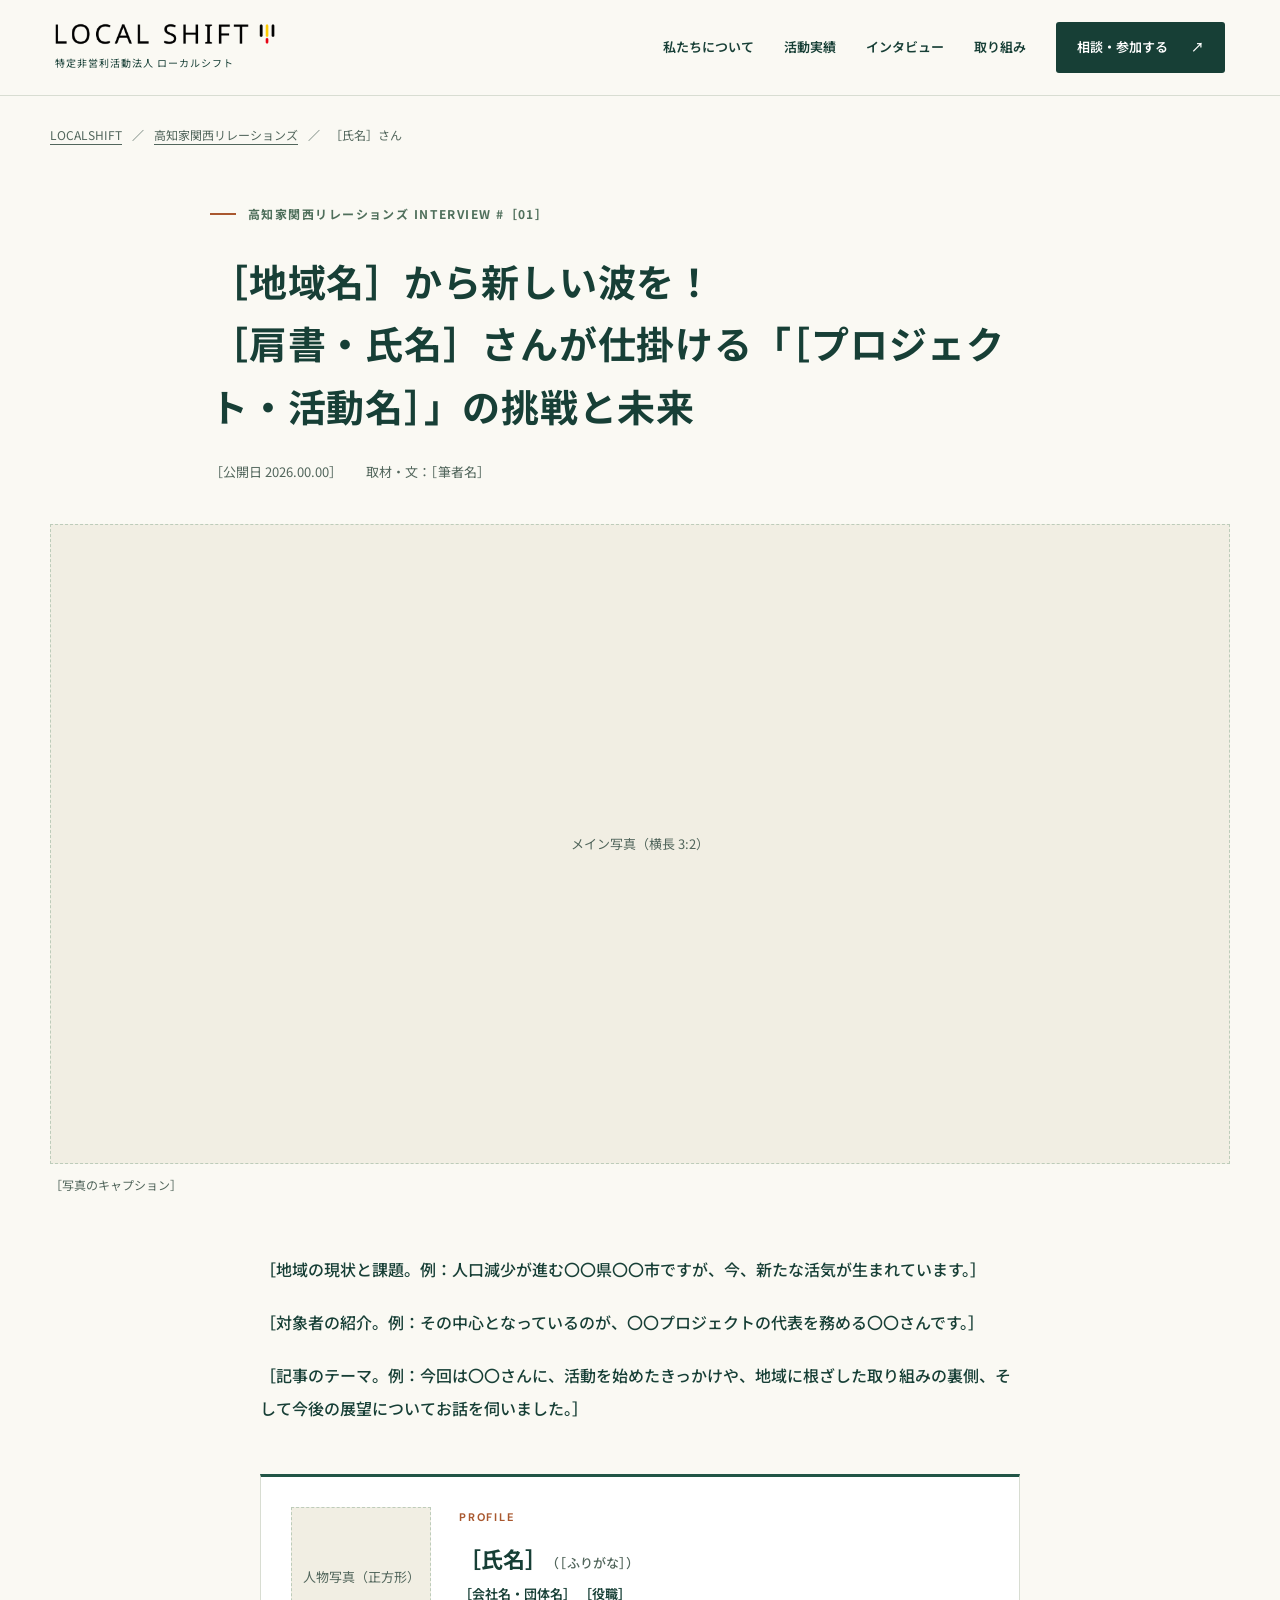
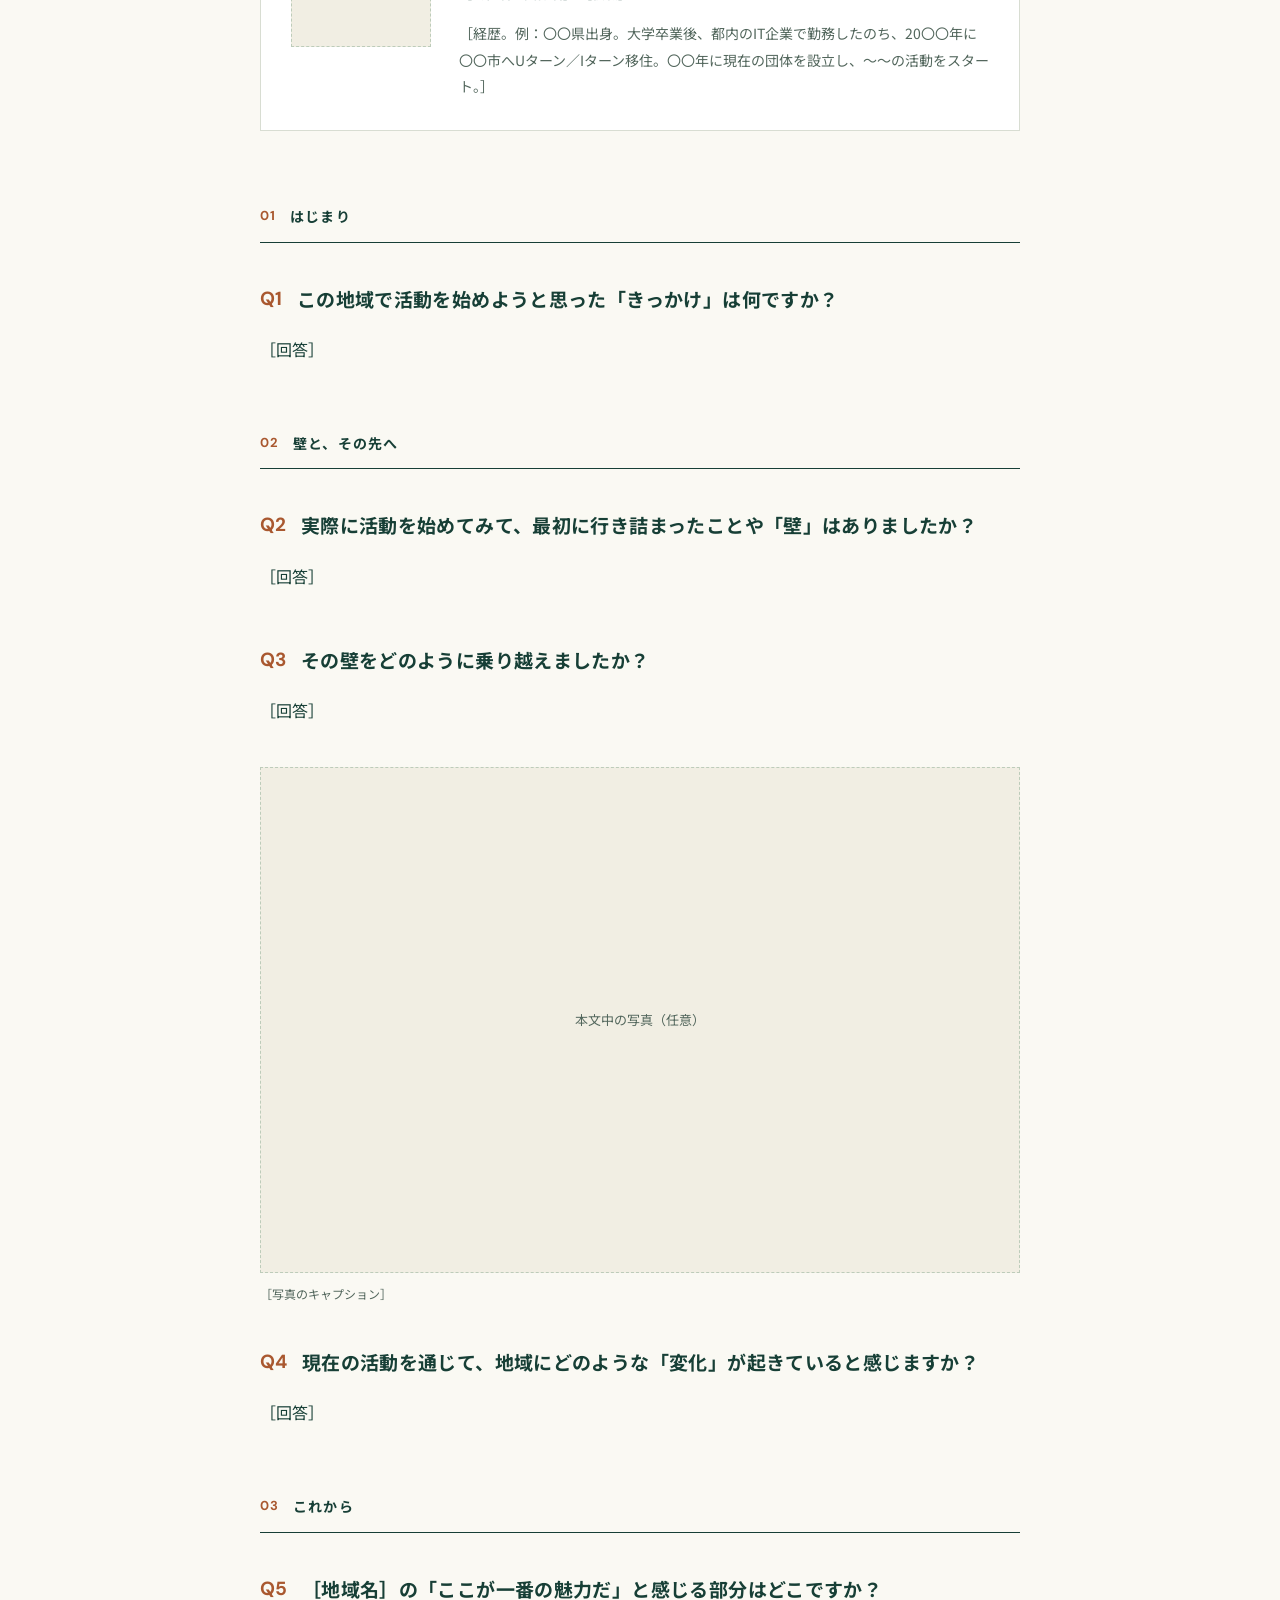
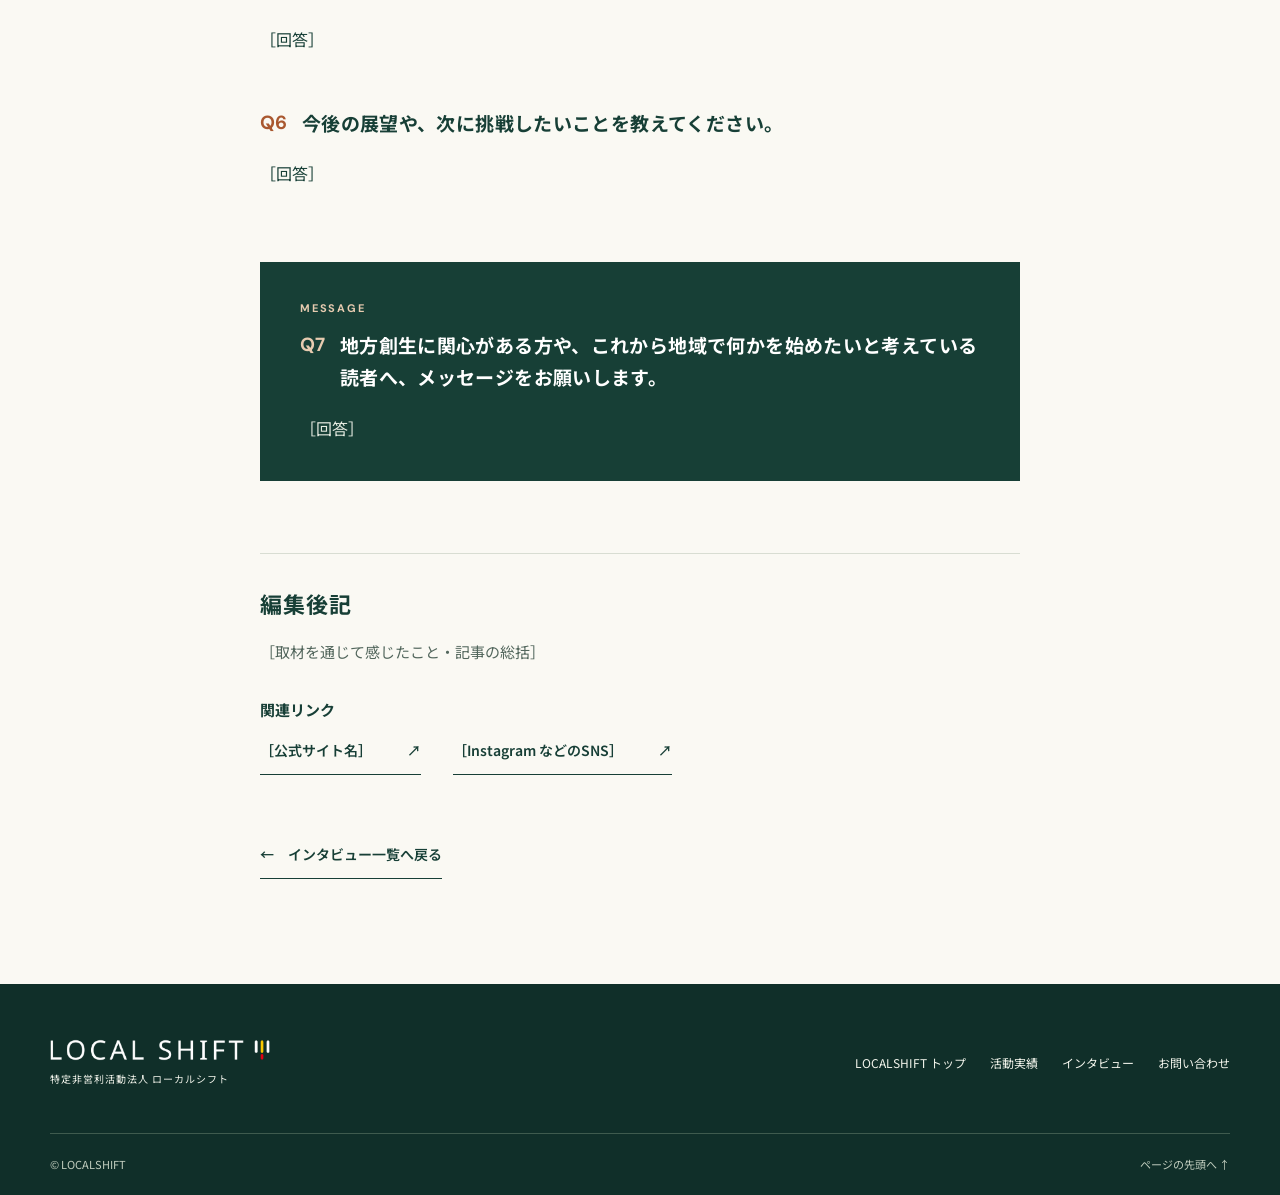
==== interview-template.html @ c5bba2fe "feat: 関西リレーションズにインタビュー記事の雛形を追加し、トップに取り組み紹介を追加 - interview-template.html: 構成（リード・プロフィール・Q1-Q7・編集後記）に沿" ====
<!doctype html>
<!--
  Interview article template (NOT published: excluded from scripts/build.mjs).
  Usage:
    1. Copy this file as interview-01.html (02, 03 ...).
    2. Replace every ［...］ placeholder. Guidance is written in HTML comments.
    3. Remove <meta name="robots" content="noindex">.
    4. Add the file and its photos to scripts/build.mjs, and add a card to the #interview section of kansai-relations.html.
-->
<html lang="ja">
<head>
  <meta charset="utf-8">
  <meta name="viewport" content="width=device-width, initial-scale=1">
  <meta name="robots" content="noindex">
  <meta name="description" content="［記事の要約。誰が・どこで・何をしているかを1〜2文で］">
  <meta name="theme-color" content="#173f36">
  <title>［氏名］さんインタビュー｜LOCALSHIFT</title>
  <link rel="icon" href="favicon.svg" type="image/svg+xml">
  <link rel="stylesheet" href="style.css">
  <script src="site.js" defer></script>
</head>
<body>
  <a class="skip-link" href="#main">本文へ移動</a>
  <header class="site-header">
    <a class="brand" href="index.html" aria-label="LOCALSHIFT トップへ"><img class="brand-logo" src="assets/logo.png" width="354" height="36" alt="LOCAL SHIFT"><span class="brand-sub">特定非営利活動法人 ローカルシフト</span></a>
    <nav class="desktop-nav" aria-label="メインナビゲーション"><a href="index.html#about">私たちについて</a><a href="kansai-relations.html#activity">活動実績</a><a href="kansai-relations.html#interview">インタビュー</a><a href="index.html#projects">取り組み</a><a href="kansai-relations.html#contact" class="nav-contact">相談・参加する <span aria-hidden="true">↗</span></a></nav>
    <details class="mobile-nav"><summary>メニュー <span aria-hidden="true">＋</span></summary><nav aria-label="モバイルナビゲーション"><a href="index.html">LOCALSHIFT トップ</a><a href="kansai-relations.html#activity">活動実績</a><a href="kansai-relations.html#interview">インタビュー</a><a href="index.html#projects">取り組み</a><a href="kansai-relations.html#contact">相談・参加する</a></nav></details>
  </header>
  <main id="main">
    <nav class="breadcrumb wrap" aria-label="パンくずリスト"><a href="index.html">LOCALSHIFT</a><span aria-hidden="true">／</span><a href="kansai-relations.html">高知家関西リレーションズ</a><span aria-hidden="true">／</span><span aria-current="page">［氏名］さん</span></nav>

    <article class="interview-article" id="top">
      <header class="interview-header wrap">
        <p class="eyebrow"><span class="small-line"></span> 高知家関西リレーションズ INTERVIEW #［01］</p>
        <!-- Title pattern: ［地域名］から新しい波を！［肩書・氏名］さんが仕掛ける「［プロジェクト・活動名］」の挑戦と未来 -->
        <h1>［地域名］から新しい波を！<br>［肩書・氏名］さんが仕掛ける「［プロジェクト・活動名］」の挑戦と未来</h1>
        <p class="interview-byline"><time datetime="2026-00-00">［公開日 2026.00.00］</time><span>取材・文：［筆者名］</span></p>
      </header>

      <!-- Main photo: landscape 3:2. Replace the div with <img src="assets/interviews/01/main.jpg" width="1500" height="1000" alt="［写真の説明］"> -->
      <figure class="interview-main-photo wrap"><div class="photo-placeholder">メイン写真（横長 3:2）</div><figcaption>［写真のキャプション］</figcaption></figure>

      <div class="interview-body wrap">
        <!-- 1. Lead: regional situation -> who -> theme of this article -->
        <div class="interview-lead">
          <p>［地域の現状と課題。例：人口減少が進む〇〇県〇〇市ですが、今、新たな活気が生まれています。］</p>
          <p>［対象者の紹介。例：その中心となっているのが、〇〇プロジェクトの代表を務める〇〇さんです。］</p>
          <p>［記事のテーマ。例：今回は〇〇さんに、活動を始めたきっかけや、地域に根ざした取り組みの裏側、そして今後の展望についてお話を伺いました。］</p>
        </div>

        <!-- 2. Profile -->
        <aside class="interview-profile" aria-labelledby="profile-title">
          <!-- Portrait: square. Replace the div with <img src="assets/interviews/01/portrait.jpg" width="600" height="600" alt="［氏名］さん"> -->
          <div class="profile-photo"><div class="photo-placeholder">人物写真（正方形）</div></div>
          <div>
            <p class="profile-label" id="profile-title">PROFILE</p>
            <p class="profile-name">［氏名］<span>（［ふりがな］）</span></p>
            <p class="profile-role">［会社名・団体名］ ［役職］</p>
            <p>［経歴。例：〇〇県出身。大学卒業後、都内のIT企業で勤務したのち、20〇〇年に〇〇市へUターン／Iターン移住。〇〇年に現在の団体を設立し、〜〜の活動をスタート。］</p>
          </div>
        </aside>

        <!-- 3. Q&A: past (Q1) -> present (Q2-Q4) -> future (Q5-Q6) -->
        <section class="interview-qa" aria-label="インタビュー本編">
          <p class="qa-chapter"><span>01</span>はじまり</p>
          <!-- Q1 points: reason for moving, feelings for hometown, formative experience, local issue to solve -->
          <div class="qa-item"><h2><span class="qa-q">Q1</span>この地域で活動を始めようと思った「きっかけ」は何ですか？</h2><p>［回答］</p></div>

          <p class="qa-chapter"><span>02</span>壁と、その先へ</p>
          <!-- Q2 points: funding, lack of people, treated as an outsider, value gaps with residents -->
          <div class="qa-item"><h2><span class="qa-q">Q2</span>実際に活動を始めてみて、最初に行き詰まったことや「壁」はありましたか？</h2><p>［回答］</p></div>
          <!-- Q3 points: turning point, key person, hands-on efforts to involve locals -->
          <div class="qa-item"><h2><span class="qa-q">Q3</span>その壁をどのように乗り越えましたか？</h2><p>［回答］</p></div>

          <!-- Optional photo inside the body. Delete if unused. -->
          <figure class="interview-photo"><div class="photo-placeholder">本文中の写真（任意）</div><figcaption>［写真のキャプション］</figcaption></figure>

          <!-- Q4 points: numbers (sales, new residents) and qualitative change in mindset / atmosphere -->
          <div class="qa-item"><h2><span class="qa-q">Q4</span>現在の活動を通じて、地域にどのような「変化」が起きていると感じますか？</h2><p>［回答］</p></div>

          <p class="qa-chapter"><span>03</span>これから</p>
          <!-- Q5 points: outsider view, rediscovered potential, nature, people -->
          <div class="qa-item"><h2><span class="qa-q">Q5</span>［地域名］の「ここが一番の魅力だ」と感じる部分はどこですか？</h2><p>［回答］</p></div>
          <!-- Q6 points: 3-5 year vision, expansion plans, what the region should become -->
          <div class="qa-item"><h2><span class="qa-q">Q6</span>今後の展望や、次に挑戦したいことを教えてください。</h2><p>［回答］</p></div>
        </section>

        <!-- 4. Message to readers (Q7) -->
        <section class="interview-message" aria-labelledby="message-title">
          <p class="profile-label">MESSAGE</p>
          <h2 id="message-title"><span class="qa-q">Q7</span>地方創生に関心がある方や、これから地域で何かを始めたいと考えている読者へ、メッセージをお願いします。</h2>
          <!-- Points: a push forward, advice for taking action, "come visit 〇〇 first" -->
          <p>［回答］</p>
        </section>

        <!-- 5. Editor's note + related links -->
        <section class="interview-afterword" aria-labelledby="afterword-title">
          <h2 id="afterword-title">編集後記</h2>
          <p>［取材を通じて感じたこと・記事の総括］</p>
          <h3>関連リンク</h3>
          <ul class="interview-links">
            <li><a class="text-link" href="https://example.com/" target="_blank" rel="noopener noreferrer">［公式サイト名］ <span aria-hidden="true">↗</span><span class="sr-only">（新しいタブで開きます）</span></a></li>
            <li><a class="text-link" href="https://example.com/" target="_blank" rel="noopener noreferrer">［Instagram などのSNS］ <span aria-hidden="true">↗</span><span class="sr-only">（新しいタブで開きます）</span></a></li>
          </ul>
        </section>

        <a class="text-link interview-back" href="kansai-relations.html#interview"><span aria-hidden="true">←</span> インタビュー一覧へ戻る</a>
      </div>
    </article>
  </main>

  <footer class="footer"><div class="wrap footer-main"><a class="brand" href="index.html"><img class="brand-logo" src="assets/logo-white.png" width="354" height="36" alt="LOCAL SHIFT"><span class="brand-sub">特定非営利活動法人 ローカルシフト</span></a><nav class="footer-links" aria-label="フッターナビゲーション"><a href="index.html">LOCALSHIFT トップ</a><a href="kansai-relations.html#activity">活動実績</a><a href="kansai-relations.html#interview">インタビュー</a><a href="kansai-relations.html#contact">お問い合わせ</a></nav></div><div class="wrap footer-bottom"><span>© LOCALSHIFT</span><a href="#top">ページの先頭へ ↑</a></div></footer>
</body>
</html>
---- style.css ----
@import url('https://fonts.googleapis.com/css2?family=DM+Sans:wght@500;600;700;800&family=Noto+Sans+JP:wght@400;500;600;700;800&display=swap');

:root { --ink: #173f36; --green: #215546; --muted: #52665c; --paper: #faf9f3; --sand: #f1eee3; --orange: #a9582f; --line: #d8ddd2; }
* { box-sizing: border-box; }
html { scroll-behavior: smooth; scroll-padding-top: 100px; }
body { margin: 0; color: var(--ink); background: var(--paper); font-family: 'Noto Sans JP', sans-serif; font-size: 16px; line-height: 1.9; -webkit-font-smoothing: antialiased; }
a { color: inherit; text-decoration: none; }
a:focus-visible, summary:focus-visible { outline: 3px solid var(--orange); outline-offset: 5px; }
img { display: block; max-width: 100%; height: auto; }
p { margin: 0 0 1.2em; }
h1, h2, h3 { margin: 0; line-height: 1.55; font-weight: 700; }
h2 { font-size: clamp(30px, 3.2vw, 43px); letter-spacing: .04em; }
.wrap { width: min(1180px, calc(100% - 96px)); margin-inline: auto; }
.section { padding-block: 105px; }
.eyebrow { display: flex; align-items: center; gap: 12px; font-size: 12px; font-weight: 700; letter-spacing: .12em; color: #4f6f5b; margin: 0 0 24px; }
.small-line { width: 26px; height: 2px; background: var(--orange); }
.sr-only { position: absolute; width: 1px; height: 1px; padding: 0; margin: -1px; overflow: hidden; clip: rect(0,0,0,0); white-space: nowrap; border: 0; }
.skip-link { position: fixed; top: -100px; left: 16px; z-index: 20; padding: 12px 24px; background: white; }
.skip-link:focus { top: 8px; }
.site-header { height: 96px; padding-inline: 4.3%; display: flex; justify-content: space-between; align-items: center; border-bottom: 1px solid var(--line); background: var(--paper); position: sticky; top: 0; z-index: 10; }
.brand { display: inline-flex; flex-direction: column; }
.brand-name { font-family: 'DM Sans', sans-serif; font-size: 29px; font-weight: 800; line-height: 1.05; letter-spacing: -.04em; }
.brand-dot { color: var(--orange); }
.brand-logo { width: 220px; height: auto; }
.brand-sub { font-size: 10px; letter-spacing: .1em; margin-top: 8px; }
.desktop-nav { display: flex; align-items: center; gap: 30px; font-size: 13px; font-weight: 600; }
.desktop-nav a:not(.nav-contact):hover, .footer-links a:hover { text-decoration: underline; text-underline-offset: 6px; }
.nav-contact { background: var(--ink); color: white; padding: 13px 21px; border-radius: 3px; }
.nav-contact span { margin-left: 20px; }
.mobile-nav { display: none; }
.hero { display: grid; grid-template-columns: 1fr 1.08fr; min-height: 660px; }
.hero-copy { padding: 90px 20px 65px max(48px, calc((100vw - 1180px) / 2)); position: relative; align-self: center; }
.hero h1 { font-size: clamp(32px, 3.55vw, 53px); line-height: 1.7; letter-spacing: .015em; white-space: nowrap; margin-bottom: 24px; }
.underline { background: linear-gradient(transparent 75%, #e7cbb0 75%, #e7cbb0 88%, transparent 88%); }
.hero-description { color: var(--muted); font-size: 15px; line-height: 2.1; margin-bottom: 31px; }
.hero-actions { display: flex; align-items: center; gap: 24px; flex-wrap: wrap; }
.button { display: inline-flex; align-items: center; justify-content: space-between; gap: 25px; border: 1px solid transparent; padding: 16px 22px; font-size: 14px; line-height: 1.6; font-weight: 600; border-radius: 3px; transition: background .2s, transform .2s; }
.button:hover { transform: translateY(-2px); }
.button span { font-size: 18px; }
.button-green { color: white; background: var(--ink); }
.button-green:hover { background: #306450; }
.button-outline { color: var(--ink); border-color: var(--ink); background: transparent; }
.button-outline:hover { background: #e8ecdf; }
.quiet-link { font-size: 14px; padding-block: 12px; font-weight: 600; }
.quiet-link span { margin-left: 9px; color: var(--orange); }
.hero-note { margin: 44px 0 0; font-size: 11px; letter-spacing: .12em; color: #6f7d70; }
.hero-visual { position: relative; min-width: 0; margin: 25px 25px 25px 0; border-radius: 3px 3px 3px 65px; overflow: hidden; }
.hero-photo { width: 100%; height: 100%; position: absolute; inset: 0; object-fit: cover; object-position: 52% center; }
.hero-photo-shade { position: absolute; inset: 0; background: linear-gradient(transparent 45%, #102b25e0); }
.photo-corner { position: absolute; right: 24px; top: 22px; font-family: 'DM Sans', sans-serif; letter-spacing: .16em; font-size: 11px; color: #fff; background: #173f36; padding: 7px 12px; }
.hero-caption { position: absolute; bottom: 35px; left: 35px; color: white; display: flex; flex-direction: column; }
.caption-label { font-size: 21px; font-weight: 600; margin-bottom: 12px; }
.hero-caption>span:last-child { display: flex; align-items: center; gap: 12px; font-size: 14px; }
.hero-caption small { font-size: 11px; }
.hero-stamp { position: absolute; right: 22px; bottom: 25px; width: 104px; height: 104px; border-radius: 50%; background: #ecd5b0; color: var(--ink); transform: rotate(9deg); display: flex; flex-direction: column; align-items: center; justify-content: center; font-size: 20px; font-weight: 700; line-height: 1.45; }
.hero-stamp span { font-size: 8px; letter-spacing: .09em; margin-top: 5px; }
.latest-news { display: flex; align-items: center; gap: 22px; padding-block: 24px; border-bottom: 1px solid var(--line); font-size: 13px; }
.latest-news:hover .news-text { text-decoration: underline; text-underline-offset: 4px; }
.news-label { color: var(--orange); font-size: 12px; font-weight: 700; white-space: nowrap; }
.latest-news time { font-family: 'DM Sans',sans-serif; font-size: 12px; }
.news-text { flex: 1; }
.news-arrow { font-size: 22px; }
.about { display: grid; grid-template-columns: .85fr 1fr; gap: 12%; align-items: center; }
.about-photo { position: relative; }
.scenery-label { font-size: 13px; font-weight: 600; letter-spacing: .04em; margin-bottom: 18px; }
.kochi-scenery figure { margin: 0; }
.kochi-scenery img { width: 100%; height: auto; aspect-ratio: 4/3; object-fit: contain; border-radius: 2px; background: var(--sand); }
.kochi-scenery .scenery-secondary { margin-top: 24px; }
.kochi-scenery figcaption { display: flex; justify-content: space-between; align-items: center; gap: 10px; margin-top: 7px; font-size: 12px; color: var(--muted); }
.kochi-scenery figcaption small { font-size: 10px; }
.photo-credits { margin-top: 20px; color: var(--muted); font-size: 11px; }
.photo-credits summary { cursor: pointer; padding-block: 8px; }
.photo-credits p { margin: 8px 0; overflow-wrap: anywhere; }
.photo-credits a { text-decoration: underline; text-underline-offset: 3px; }
.about-copy h2 { margin-bottom: 28px; }
.about-copy>p:not(.eyebrow) { font-size: 15px; color: var(--muted); }
.about-copy .lead { color: var(--ink)!important; font-weight: 600; font-size: 17px!important; line-height: 1.95; }
.text-link { display: inline-flex; align-items: center; justify-content: space-between; gap: 35px; border-bottom: 1px solid var(--ink); padding-block: 10px; font-size: 14px; font-weight: 600; }
.text-link:hover { color: var(--orange); border-color: var(--orange); }
.section-heading { display: flex; align-items: end; justify-content: space-between; gap: 30px; margin-bottom: 45px; }
.section-heading>p { color: var(--muted); font-size: 14px; margin-bottom: 5px; }
.activity { background: var(--sand); }
.event-schedule { display: grid; grid-template-columns: minmax(0, .8fr) 1fr; margin-bottom: 40px; background: var(--paper); border-top: 3px solid var(--green); }
.schedule-photo { position: relative; min-height: 360px; }
.schedule-photo img { width: 100%; height: 100%; position: absolute; inset: 0; object-fit: cover; object-position: center 40%; }
.schedule-body { padding: 36px 40px; }
.event-schedule h3 { font-size: 22px; margin-bottom: 20px; }
.schedule-map { margin: 4px 0 20px; }
.schedule-list { margin: 0; font-size: 14px; }
.schedule-list>div { display: grid; grid-template-columns: 56px 1fr; gap: 16px; padding-block: 14px; border-top: 1px solid var(--line); }
.schedule-list dt { color: var(--orange); font-weight: 600; }
.schedule-list dd { display: flex; flex-wrap: wrap; gap: 4px 24px; margin: 0; }
.schedule-hours { white-space: nowrap; color: var(--muted); }
.schedule-list .is-past dt, .schedule-list .is-past time { color: var(--muted); text-decoration: line-through; }
.schedule-status { font-size: 12px; color: var(--muted); border: 1px solid var(--line); padding: 0 8px; }
.event { display: grid; grid-template-columns: 1.12fr 1fr; background: var(--paper); }
.event-main-photo { position: relative; min-height: 480px; }
.event-main-photo img { width: 100%; height: 100%; position: absolute; inset: 0; object-fit: cover; }
.event-photo-label { position: absolute; bottom: 20px; left: 24px; color: white; background: var(--ink); padding: 7px 12px; font-family: 'DM Sans',sans-serif; font-size: 12px; font-weight: 600; letter-spacing: .14em; }
.event-copy { padding: 40px; }
.event-meta { display: flex; align-items: center; gap: 18px; font-size: 12px; margin-bottom: 25px; }
.event-meta>span { color: var(--orange); font-weight: 600; }
.event-meta time { color: var(--muted); }
.event-kicker { font-size: 14px; margin-bottom: 3px; font-weight: 600; }
.event h3 { font-size: 36px; margin-bottom: 20px; }
.event-copy>p:not(.event-kicker) { font-size: 14px; color: var(--muted); }
.event-details { font-size: 13px; margin: 24px 0 20px; border-top: 1px solid var(--line); padding-top: 15px; }
.event-details div { display: flex; gap: 18px; padding-block: 3px; }
.event-details dt { color: var(--muted); min-width: 40px; }
.event-details dd { margin: 0; }
.event-intro { margin-bottom: 40px; }
.event-intro + .event-schedule { margin-bottom: 0; }
.event-links { display: flex; flex-wrap: wrap; gap: 8px 32px; }
.photo-gallery { display: grid; grid-template-columns: repeat(3,1fr); gap: 20px; margin-top: 26px; }
.photo-gallery figure { margin: 0; }
.photo-gallery a { display: block; overflow: hidden; }
.photo-gallery img { width: 100%; aspect-ratio: 4/3; object-fit: cover; transition: transform .3s; }
.photo-gallery a:hover img { transform: scale(1.035); }
.photo-gallery figcaption { font-size: 12px; margin-top: 10px; color: var(--muted); }
.relations { display: grid; grid-template-columns: 1fr 1fr; gap: 10%; align-items: center; }
.relations-copy h2 { font-size: clamp(28px,3vw,40px); margin-bottom: 25px; }
.relations-copy p:not(.eyebrow) { color: var(--muted); font-size: 15px; }
.relations-copy .lead { font-weight: 600; color: var(--ink)!important; }
.relations-activities { list-style: none; margin: 0 0 28px; padding: 0; border-top: 1px solid var(--line); }
.relations-activities li { display: flex; gap: 18px; padding-block: 12px; border-bottom: 1px solid var(--line); font-size: 15px; font-weight: 600; }
.relations-activities span { min-width: 88px; color: var(--orange); font-size: 12px; padding-top: 3px; }
.relations-identity { border: 1px solid var(--line); background: white; padding: 45px 30px 30px; text-align: center; }
.identity-tag { font-family: 'DM Sans',sans-serif; font-size: 11px; letter-spacing: .16em; color: #667a67; }
.relations-identity img { margin: 34px auto; width: 100%; }
.relations-identity p { font-size: 13px; margin: 0; }
.projects { background: #e8eddf; }
.project-grid { display: grid; grid-template-columns: repeat(3,1fr); gap: 35px; border-top: 1px solid #bdccba; padding-top: 30px; }
.project-grid article+article { border-left: 1px solid #bdccba; padding-left: 35px; }
.project-no { font-family: 'DM Sans',sans-serif; color: #526b4c; font-size: 13px; }
.project-grid h3 { font-size: 25px; margin: 20px 0 18px; }
.project-grid p { font-size: 14px; color: #465e4b; }
.project-tag { font-size: 12px; font-weight: 600; display: inline-block; border-bottom: 1px solid #8eaa88; padding: 6px 0; }
.projects-note { margin: 40px 0 18px; font-size: 14px; color: #465e4b; }
.values { display: grid; grid-template-columns: .8fr 1fr; gap: 10%; align-items: start; }
.values-intro h2 { margin-bottom: 25px; font-size: clamp(29px,3vw,39px); }
.values-intro>p:last-child { color: var(--muted); font-size: 15px; }
.capital-grid { display: grid; grid-template-columns: 1fr 1fr; column-gap: 30px; margin: 0; }
.capital-grid div { border-top: 1px solid var(--line); padding: 23px 0; }
.capital-grid dt { font-size: 17px; font-weight: 600; }
.capital-grid dt span { color: var(--orange); font-family: 'DM Sans',sans-serif; font-size: 11px; margin-right: 12px; }
.capital-grid dt .keep { color: inherit; font: inherit; margin: 0; display: inline-block; }
.capital-grid dd { margin: 10px 0 0; font-size: 13px; color: var(--muted); }
.organization { padding-block: 70px; border-top: 1px solid var(--line); }
.organization-grid { display: grid; grid-template-columns: .8fr 1fr; gap: 10%; }
.organization h2 { font-size: 31px; }
.organization dl { margin: 0; }
.organization dl div { display: grid; grid-template-columns: 100px 1fr; padding: 17px 0; border-bottom: 1px solid var(--line); font-size: 14px; }
.organization dl div:first-child { padding-top: 0; }
.organization dt { color: var(--muted); }
.organization dd { margin: 0; overflow-wrap: anywhere; }
.contact { background: var(--ink); color: white; }
.contact .eyebrow { color: #d1dabc; }
.contact h2 { font-size: clamp(34px,4vw,50px); }
.contact-intro { color: #d8e2d4; margin: 24px 0 35px; font-size: 15px; }
.contact-grid { display: grid; grid-template-columns: 1fr 1fr; gap: 20px; }
.contact-grid article { background: var(--paper); padding: 35px 40px; color: var(--ink); display: flex; flex-direction: column; align-items: start; }
.contact-type { font-size: 12px; color: #81603e; font-weight: 600; }
.contact-grid h3 { font-size: 27px; margin: 16px 0 18px; }
.contact-grid p { font-size: 14px; color: var(--muted); max-width: 400px; }
.contact-grid .button { margin-top: auto; width: 100%; }
.contact-email { display: flex; justify-content: space-between; align-items: center; gap: 25px; margin-top: 30px; }
.contact-email p { color: #d8e2d4; font-size: 12px; margin: 0; }
.contact-email>a { font-family: 'DM Sans',sans-serif; font-size: 20px; text-decoration: underline; text-underline-offset: 6px; }
.breadcrumb { display: flex; gap: 10px; padding-top: 28px; font-size: 12px; color: var(--muted); }
.breadcrumb a { text-decoration: underline; text-underline-offset: 4px; }
.relations-hero { padding-top: 60px; }
.relations-hero h1 { font-size: clamp(32px, 3.6vw, 50px); line-height: 1.6; letter-spacing: .03em; margin-bottom: 28px; }
.relations-about { border-top: 1px solid var(--line); }
.relations-about-grid { display: grid; grid-template-columns: .8fr 1fr; gap: 10%; }
.relations-about-body>p { font-size: 15px; color: var(--muted); }
.relations-about-body .lead { color: var(--ink); font-weight: 600; font-size: 17px; }
.relations-about-body .text-link { margin-top: 12px; }
.interview-coming { display: flex; align-items: center; gap: 22px; border: 1px dashed #bdccba; padding: 40px; }
.interview-coming p { margin: 0; font-size: 14px; color: var(--muted); }
.interview-status { color: var(--orange); border: 1px solid var(--orange); padding: 2px 12px; font-size: 13px; font-weight: 600; white-space: nowrap; }
.relations-contact-button { color: white; border-color: white; }
.relations-contact-button:hover { background: #ffffff1a; }
.interview-list { list-style: none; margin: 0; padding: 0; display: grid; grid-template-columns: repeat(3, 1fr); gap: 40px 28px; }
.interview-card { display: flex; flex-direction: column; gap: 8px; }
.interview-card img { width: 100%; aspect-ratio: 3/2; object-fit: cover; margin-bottom: 8px; }
.interview-card-no { font-family: 'DM Sans',sans-serif; font-size: 12px; color: var(--orange); font-weight: 600; letter-spacing: .1em; }
.interview-card-title { font-size: 17px; font-weight: 700; line-height: 1.7; }
.interview-card-name { font-size: 13px; color: var(--muted); }
.interview-card:hover .interview-card-title { text-decoration: underline; text-underline-offset: 5px; }
.photo-placeholder { display: flex; align-items: center; justify-content: center; width: 100%; height: 100%; background: var(--sand); border: 1px dashed #bdccba; color: var(--muted); font-size: 13px; }
.interview-header { max-width: 860px; padding-top: 56px; }
.interview-header h1 { font-size: clamp(26px, 3vw, 38px); line-height: 1.65; letter-spacing: .02em; margin-bottom: 22px; }
.interview-byline { display: flex; flex-wrap: wrap; gap: 6px 24px; font-size: 13px; color: var(--muted); }
.interview-main-photo { margin-block: 40px 0; }
.interview-main-photo img, .interview-main-photo .photo-placeholder { width: 100%; aspect-ratio: 3/2; object-fit: cover; max-height: 640px; }
.interview-main-photo figcaption, .interview-photo figcaption { font-size: 12px; color: var(--muted); margin-top: 10px; }
.interview-body { max-width: 760px; padding-block: 56px 105px; }
.interview-lead p { font-size: 16px; font-weight: 500; line-height: 2.1; }
.interview-profile { display: grid; grid-template-columns: 140px 1fr; gap: 28px; margin: 48px 0 72px; padding: 30px; background: white; border: 1px solid var(--line); border-top: 3px solid var(--green); }
.profile-photo { aspect-ratio: 1; }
.profile-photo img { width: 100%; height: 100%; object-fit: cover; }
.profile-label { font-family: 'DM Sans',sans-serif; font-size: 11px; font-weight: 700; letter-spacing: .16em; color: var(--orange); margin-bottom: 10px; }
.profile-name { font-size: 22px; font-weight: 700; margin-bottom: 2px; }
.profile-name span { font-size: 13px; font-weight: 500; color: var(--muted); margin-left: 6px; }
.profile-role { font-size: 13px; font-weight: 600; margin-bottom: 14px; }
.interview-profile p:last-child { font-size: 14px; color: var(--muted); margin: 0; }
.qa-chapter { display: flex; align-items: center; gap: 14px; margin: 64px 0 8px; padding-bottom: 12px; border-bottom: 1px solid var(--ink); font-size: 14px; font-weight: 700; letter-spacing: .08em; }
.qa-chapter:first-child { margin-top: 0; }
.qa-chapter span { font-family: 'DM Sans',sans-serif; color: var(--orange); font-size: 13px; }
.qa-item { padding-top: 32px; }
.qa-item h2, .interview-message h2 { display: flex; gap: 14px; font-size: 19px; line-height: 1.7; letter-spacing: .02em; margin-bottom: 18px; }
.qa-q { flex-shrink: 0; font-family: 'DM Sans',sans-serif; color: var(--orange); font-weight: 700; }
.qa-item p { line-height: 2.05; }
.interview-photo { margin: 40px 0 8px; }
.interview-photo img, .interview-photo .photo-placeholder { width: 100%; aspect-ratio: 3/2; object-fit: cover; }
.interview-message { margin-top: 72px; padding: 36px 40px; background: var(--ink); color: white; }
.interview-message .profile-label { color: #e7cbb0; }
.interview-message .qa-q { color: #e7cbb0; }
.interview-message p:last-child { margin: 0; color: #e6ece2; line-height: 2.05; }
.interview-afterword { margin-top: 72px; padding-top: 32px; border-top: 1px solid var(--line); }
.interview-afterword h2 { font-size: 22px; margin-bottom: 18px; }
.interview-afterword>p { color: var(--muted); font-size: 15px; }
.interview-afterword h3 { font-size: 15px; margin: 32px 0 6px; }
.interview-links { list-style: none; margin: 0; padding: 0; display: flex; flex-wrap: wrap; gap: 4px 32px; }
.interview-back { margin-top: 56px; gap: 14px; }
.footer { background: #102f29; color: #f3f5ec; padding-top: 55px; }
.footer-main { display: flex; align-items: center; justify-content: space-between; gap: 30px; padding-bottom: 45px; }
.footer-links { display: flex; flex-wrap: wrap; justify-content: end; gap: 15px 24px; font-size: 12px; }
.footer-bottom { border-top: 1px solid #3f5b4e; display: flex; justify-content: space-between; padding-block: 20px; font-size: 11px; color: #c2cebf; }

@media (min-width: 1500px) {
  .hero { width: min(1540px,100%); margin-inline: auto; }
  .hero-copy { padding-left: 110px; }
}
@media (max-width: 1100px) {
  .wrap { width: calc(100% - 64px); }
  .desktop-nav { gap: 22px; font-size: 12px; }
  .hero-copy { padding-left: 32px; }
  .hero { min-height: 620px; grid-template-columns: 1.05fr 1fr; }
  .hero h1 { font-size: 37px; }
  .hero-stamp { display: none; }
  .hero-actions { gap: 16px; }
  .hero-caption { left: 24px; }
  .caption-label { font-size: 18px; }
  .about, .relations, .values, .organization-grid { gap: 7%; }
  .event-copy { padding: 30px; }
  .event-main-photo { min-height: 510px; }
  .contact-grid article { padding: 30px; }
}
@media (max-width: 900px) {
  .desktop-nav { gap: 14px; }
}
@media (max-width: 800px) {
  html { scroll-padding-top: 86px; }
  .desktop-nav { display: none; }
  .site-header { height: 78px; padding-inline: 24px; }
  .brand-name { font-size: 25px; }
  .brand-logo { width: 190px; }
  .brand-sub { font-size: 9px; }
  .mobile-nav { display: block; font-size: 12px; font-weight: 600; }
  .mobile-nav summary { list-style: none; cursor: pointer; padding: 10px 0 10px 12px; }
  .mobile-nav summary::-webkit-details-marker { display: none; }
  .mobile-nav summary span { font-size: 20px; margin-left: 6px; }
  .mobile-nav nav { position: absolute; top: 78px; right: 0; left: 0; display: flex; flex-direction: column; background: var(--paper); padding: 12px 24px 24px; box-shadow: 0 12px 20px #163b2d1a; }
  .mobile-nav nav a { border-top: 1px solid var(--line); padding: 13px 0; font-size: 14px; }
  .hero { min-height: 560px; }
  .hero-copy { padding-left: 24px; padding-top: 60px; padding-bottom: 40px; }
  .hero h1 { font-size: clamp(25px, 3.75vw, 30px); }
  .hero .eyebrow { font-size: 10px; }
  .hero-description { font-size: 13px; }
  .hero-actions { flex-direction: column; align-items: start; gap: 8px; }
  .hero-actions .button { padding: 14px 16px; font-size: 12px; gap: 15px; }
  .hero-note { margin-top: 20px; }
  .hero-visual { margin-right: 16px; }
  .hero-caption { left: 18px; bottom: 25px; }
  .caption-label { font-size: 15px; }
  .hero-caption>span:last-child { flex-direction: column; align-items: start; gap: 3px; }
  .about { gap: 7%; }
  .about-copy h2 { font-size: 28px; }
  .event-schedule { grid-template-columns: 1fr; }
  .schedule-photo { min-height: 0; aspect-ratio: 16/10; }
  .schedule-body { padding: 30px 24px; }
  .event { grid-template-columns: 1fr; }
  .event-main-photo { min-height: 0; aspect-ratio: 16/10; }
  .event-copy { padding: 35px; }
  .interview-list { grid-template-columns: 1fr 1fr; }
  .project-grid { gap: 22px; }
  .project-grid article+article { padding-left: 22px; }
  .project-grid h3 { font-size: 21px; }
  .project-grid p { font-size: 13px; }
  .values { grid-template-columns: 1fr; gap: 30px; }
  .values-intro>p:last-child { max-width: 600px; }
  .contact-grid article { padding: 26px; }
  .contact-grid h3 { font-size: 24px; }
  .contact-grid .button { padding-inline: 14px; font-size: 12px; gap: 12px; }
  .footer-main { flex-direction: column; align-items: start; }
  .footer-links { justify-content: start; }
}
@media (max-width: 600px) {
  body { font-size: 15px; }
  .wrap { width: calc(100% - 40px); }
  .section { padding-block: 68px; }
  .eyebrow { font-size: 11px; margin-bottom: 20px; }
  .hero { display: flex; flex-direction: column; }
  .hero-copy { padding: 45px 20px 32px; }
  .hero h1 { font-size: clamp(30px,8vw,43px); line-height: 1.65; white-space: normal; margin-bottom: 20px; }
  .hero .eyebrow { font-size: 11px; }
  .hero-description { font-size: 14px; margin-bottom: 24px; }
  .hero-actions { flex-direction: row; align-items: center; gap: 17px; }
  .hero-actions .button { font-size: 13px; padding: 14px 15px; }
  .hero-actions .quiet-link { font-size: 13px; }
  .hero-note { display: none; }
  .hero-visual { height: 320px; min-height: 0; margin: 0 12px 0 20px; border-bottom-left-radius: 44px; }
  .hero-photo { object-position: center 53%; }
  .hero-caption { bottom: 22px; left: 24px; }
  .caption-label { font-size: 19px; }
  .hero-caption>span:last-child { flex-direction: row; align-items: center; gap: 9px; font-size: 12px; }
  .hero-caption small { font-size: 10px; }
  .photo-corner { right: 15px; top: 15px; font-size: 10px; }
  .latest-news { flex-wrap: wrap; gap: 7px 16px; padding-block: 20px; }
  .news-text { flex-basis: calc(100% - 30px); font-size: 12px; }
  .news-arrow { font-size: 20px; }
  .about { display: flex; flex-direction: column-reverse; gap: 32px; }
  .about-copy h2 { font-size: 31px; }
  .about-copy .lead { font-size: 15px!important; }
  .about-copy>p:not(.eyebrow) { font-size: 14px; }
  .about-photo { width: 100%; }
  .section-heading { flex-direction: column; align-items: start; gap: 15px; margin-bottom: 30px; }
  .section-heading>p { font-size: 13px; }
  h2 { font-size: 31px; }
  .event-main-photo { aspect-ratio: 4/3; }
  .event-copy { padding: 28px 22px; }
  .event h3 { font-size: 32px; }
  .event-kicker { font-size: 13px; }
  .event-details { font-size: 12px; }
  .photo-gallery { grid-template-columns: 1fr 1fr; gap: 18px 12px; margin-top: 20px; }
  .photo-gallery figure:first-child { grid-column: 1/-1; }
  .photo-gallery figure:first-child img { aspect-ratio: 16/10; }
  .photo-gallery figcaption { font-size: 11px; line-height: 1.7; }
  .relations { grid-template-columns: 1fr; gap: 30px; }
  .relations-hero { padding-top: 36px; }
  .relations-hero h1 { font-size: clamp(28px, 8vw, 38px); }
  .relations-about-grid { grid-template-columns: 1fr; gap: 20px; }
  .relations-about-body>p { font-size: 14px; }
  .relations-about-body .lead { font-size: 15px; }
  .interview-coming { flex-direction: column; align-items: start; gap: 14px; padding: 28px 22px; }
  .interview-list { grid-template-columns: 1fr; gap: 32px; }
  .interview-header { padding-top: 36px; }
  .interview-header h1 { font-size: clamp(22px, 6.2vw, 28px); }
  .interview-header h1 br { display: none; }
  .interview-main-photo { margin-top: 28px; width: 100%; }
  .interview-main-photo figcaption { padding-inline: 20px; }
  .interview-body { padding-block: 40px 68px; }
  .interview-lead p { font-size: 15px; }
  .interview-profile { grid-template-columns: 88px 1fr; gap: 18px; padding: 22px 18px; margin: 36px 0 56px; }
  .profile-name { font-size: 19px; }
  .profile-name span { display: block; margin-left: 0; }
  .qa-item h2, .interview-message h2 { font-size: 17px; gap: 10px; }
  .interview-message { padding: 28px 22px; margin-top: 56px; }
  .interview-afterword { margin-top: 56px; }
  .relations-copy h2 { font-size: 32px; }
  .relations-copy p:not(.eyebrow) { font-size: 14px; }
  .relations-identity { padding: 28px 20px; }
  .relations-identity img { margin: 25px auto; }
  .relations-identity p { font-size: 12px; }
  .project-grid { grid-template-columns: 1fr; gap: 0; padding-top: 0; }
  .project-grid article, .project-grid article+article { padding: 25px 0; border-left: 0; border-bottom: 1px solid #bdccba; }
  .project-grid h3 { font-size: 23px; margin: 10px 0 15px; }
  .project-grid h3 br { display: none; }
  .project-grid p { font-size: 14px; }
  .projects-note { margin-top: 25px; }
  .projects .button { font-size: 13px; padding-inline: 17px; }
  .capital-grid { gap: 0 18px; }
  .capital-grid dt { font-size: 16px; }
  .capital-grid dt span { margin-right: 7px; }
  .capital-grid dd { font-size: 12px; }
  .organization-grid { grid-template-columns: 1fr; gap: 30px; }
  .organization dl div { grid-template-columns: 78px 1fr; font-size: 13px; }
  .contact-intro { font-size: 14px; }
  .contact-grid { grid-template-columns: 1fr; gap: 15px; }
  .contact-grid article { padding: 28px 24px; }
  .contact-grid h3 { font-size: 25px; }
  .contact-grid .button { padding: 15px 20px; font-size: 14px; margin-top: 8px; }
  .contact-email { align-items: start; flex-direction: column; gap: 15px; }
  .contact-email p { font-size: 11px; }
  .contact-email>a { font-size: 21px; }
  .footer { padding-top: 40px; }
  .footer-links { display: grid; grid-template-columns: 1fr 1fr; gap: 0 15px; font-size: 11px; }
  .footer-links a, .footer-bottom a { display: inline-block; padding-block: 12px; }
  .footer-bottom { align-items: center; padding-block: 8px; }
  .footer-main { padding-bottom: 32px; }
}
@media (max-width: 360px) {
  .site-header { padding-inline: 16px; }
  .brand-name { font-size: 23px; }
  .brand-logo { width: 170px; }
  .brand-sub { font-size: 8px; }
  .hero-actions { gap: 12px; }
  .hero-actions .button { font-size: 12px; padding-inline: 12px; }
}
@media (prefers-reduced-motion: reduce) {
  html { scroll-behavior: auto; }
  *, *::before, *::after { transition: none!important; }
}
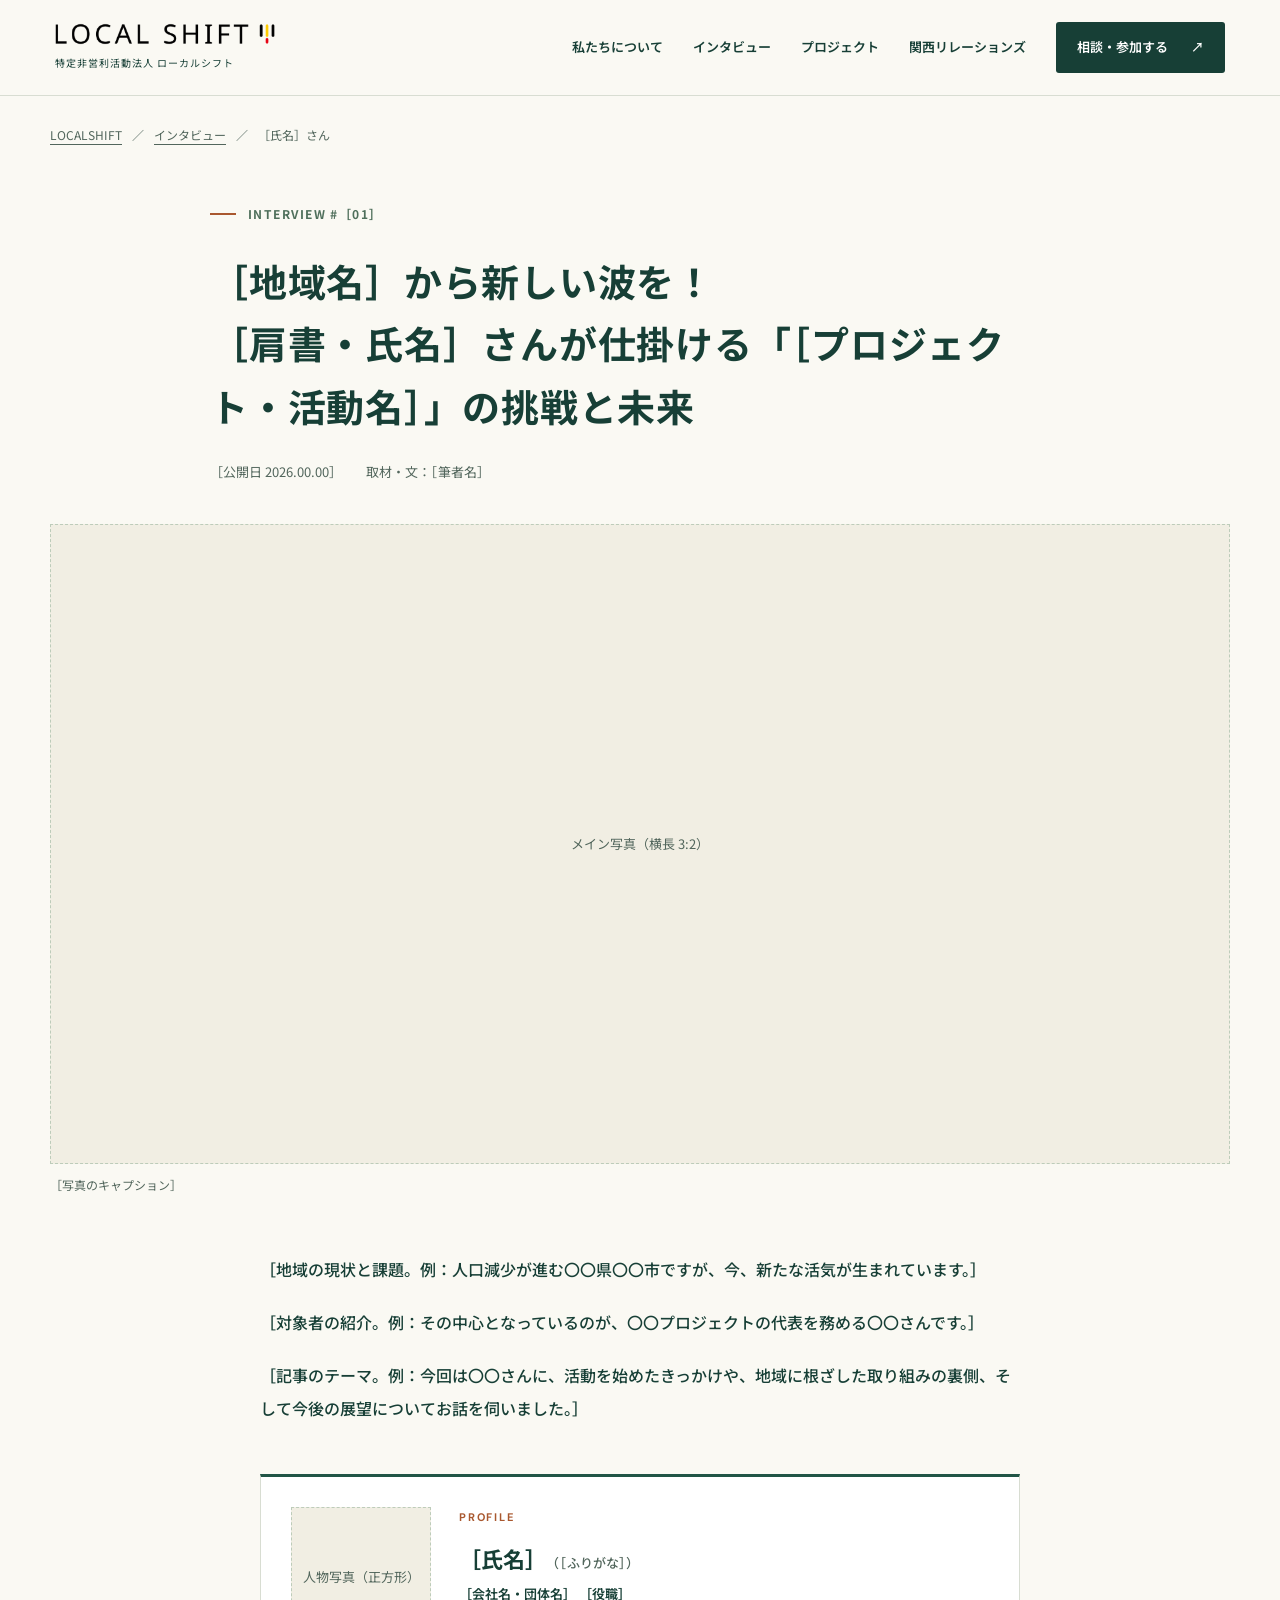
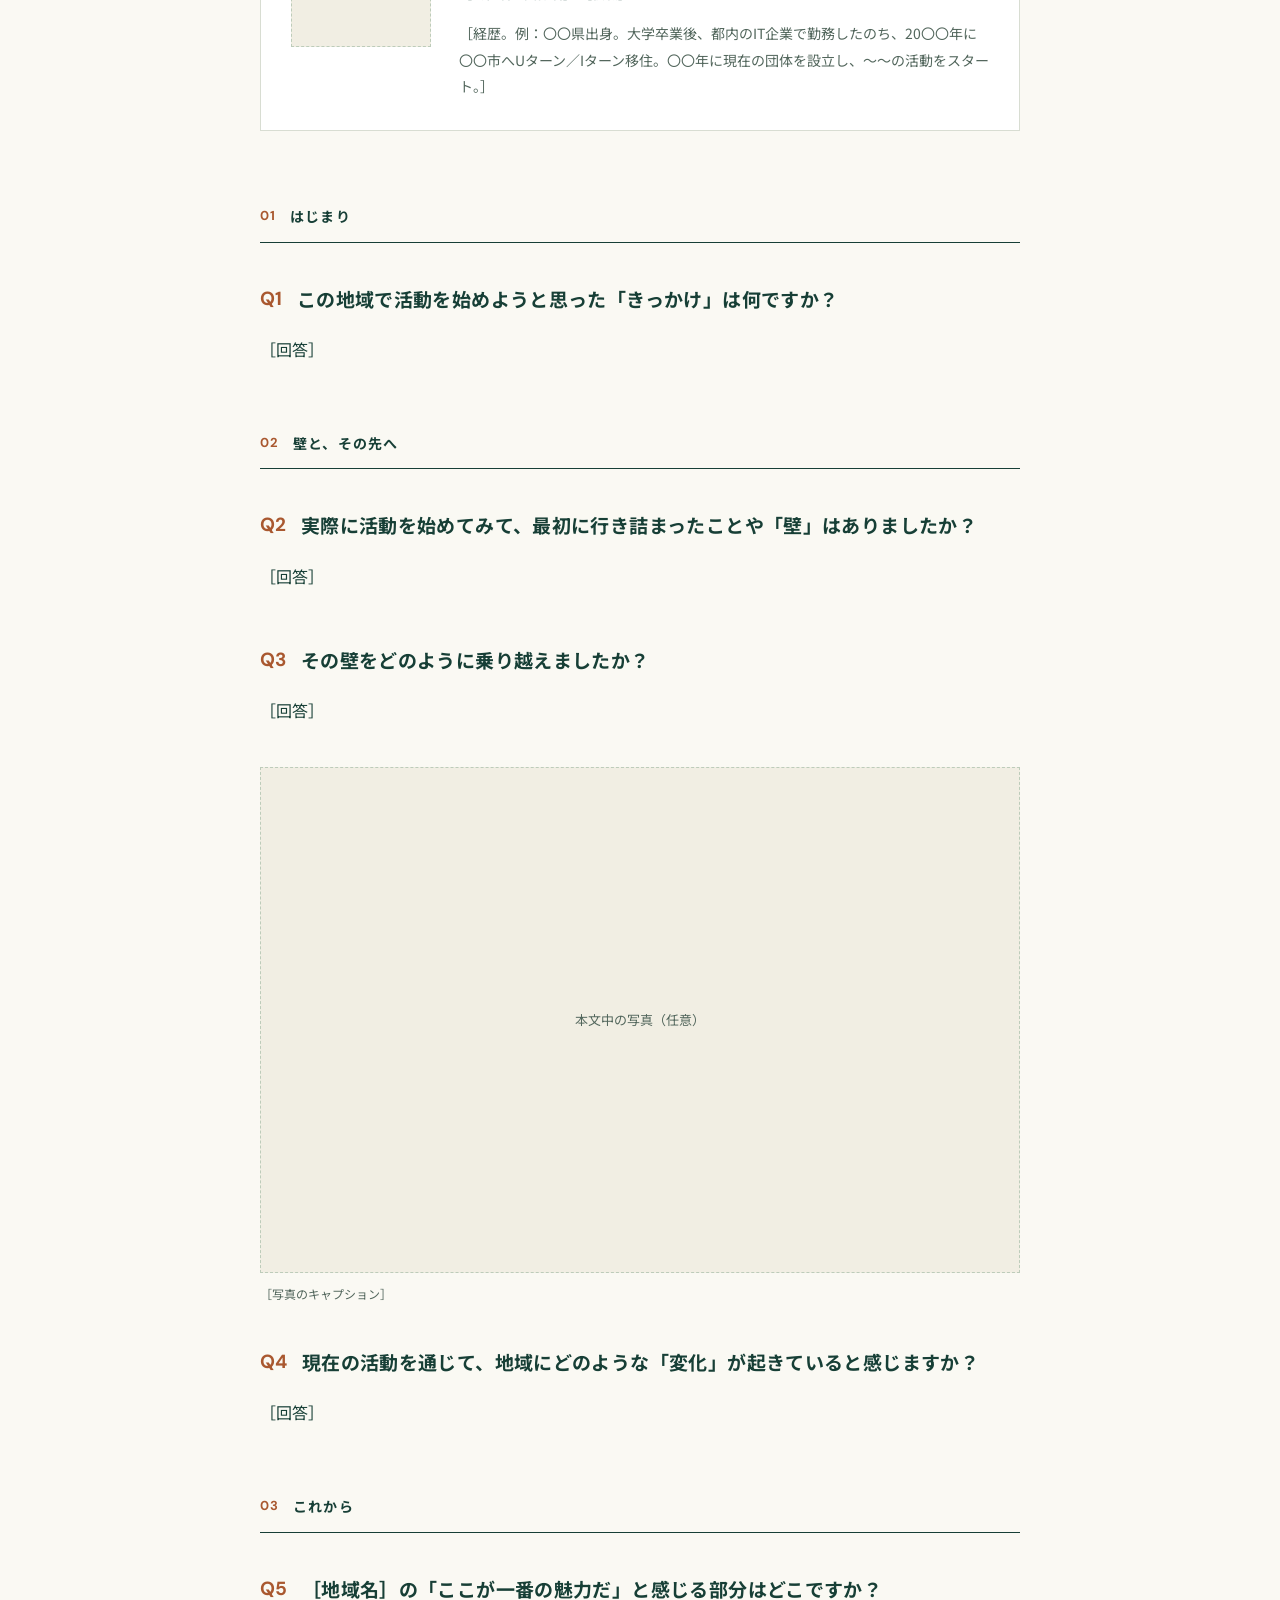
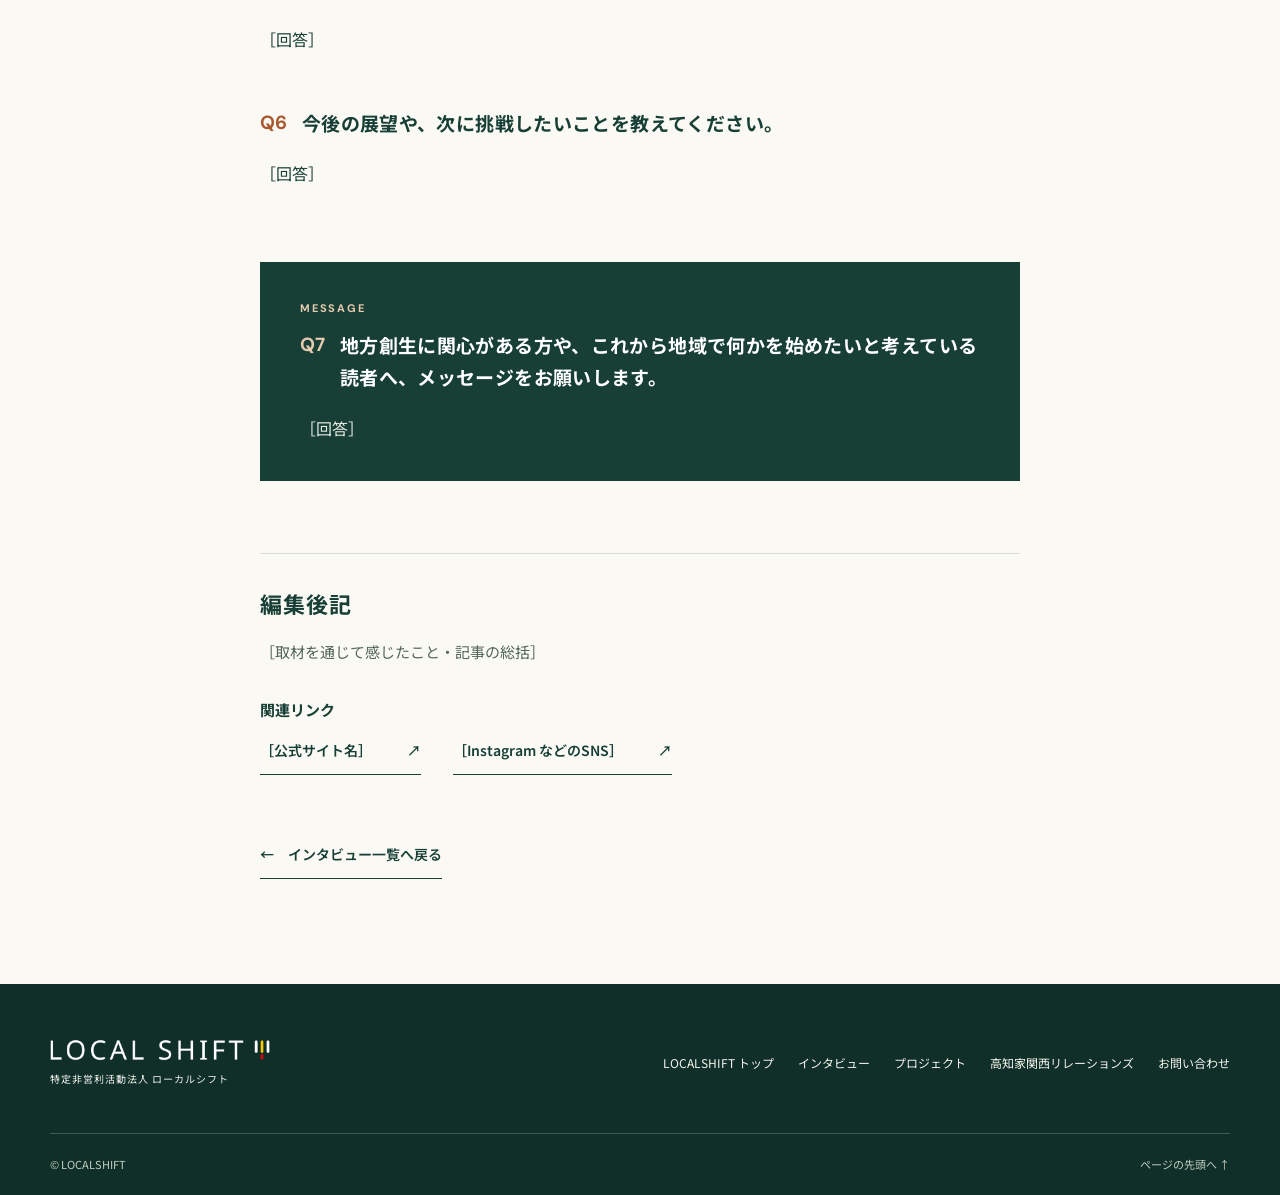
==== commit bfcf79f7: "feat: インタビューをLOCALSHIFT本体と関西リレーションズの2系統に分ける - LOCALSHIFT本体「高知で活躍する人に、会いに行く」: トップに「02 / インタビュー」を新設し、一" ====
--- a/interview-template.html
+++ b/interview-template.html
@@ -5,7 +5,12 @@
     1. Copy this file as interview-01.html (02, 03 ...).
     2. Replace every ［...］ placeholder. Guidance is written in HTML comments.
     3. Remove <meta name="robots" content="noindex">.
-    4. Add the file and its photos to scripts/build.mjs, and add a card to the #interview section of kansai-relations.html.
+    4. Add the file and its photos to scripts/build.mjs, and add a card to the list.
+  Two series use this template:
+    - LOCALSHIFT "高知で活躍する人に、会いに行く" (default): list = interviews.html
+    - 高知家関西リレーションズ "関西で活躍する高知の人に、会いに行く": list = #interview in kansai-relations.html.
+      Change the breadcrumb middle link to kansai-relations.html (高知家関西リレーションズ),
+      the eyebrow to "高知家関西リレーションズ INTERVIEW #01", and the back link to kansai-relations.html#interview.
 -->
 <html lang="ja">
 <head>
@@ -23,15 +28,15 @@
   <a class="skip-link" href="#main">本文へ移動</a>
   <header class="site-header">
     <a class="brand" href="index.html" aria-label="LOCALSHIFT トップへ"><img class="brand-logo" src="assets/logo.png" width="354" height="36" alt="LOCAL SHIFT"><span class="brand-sub">特定非営利活動法人 ローカルシフト</span></a>
-    <nav class="desktop-nav" aria-label="メインナビゲーション"><a href="index.html#about">私たちについて</a><a href="kansai-relations.html#activity">活動実績</a><a href="kansai-relations.html#interview">インタビュー</a><a href="index.html#projects">取り組み</a><a href="kansai-relations.html#contact" class="nav-contact">相談・参加する <span aria-hidden="true">↗</span></a></nav>
-    <details class="mobile-nav"><summary>メニュー <span aria-hidden="true">＋</span></summary><nav aria-label="モバイルナビゲーション"><a href="index.html">LOCALSHIFT トップ</a><a href="kansai-relations.html#activity">活動実績</a><a href="kansai-relations.html#interview">インタビュー</a><a href="index.html#projects">取り組み</a><a href="kansai-relations.html#contact">相談・参加する</a></nav></details>
+    <nav class="desktop-nav" aria-label="メインナビゲーション"><a href="index.html#about">私たちについて</a><a href="interviews.html">インタビュー</a><a href="index.html#news">プロジェクト</a><a href="kansai-relations.html">関西リレーションズ</a><a href="index.html#contact" class="nav-contact">相談・参加する <span aria-hidden="true">↗</span></a></nav>
+    <details class="mobile-nav"><summary>メニュー <span aria-hidden="true">＋</span></summary><nav aria-label="モバイルナビゲーション"><a href="index.html">LOCALSHIFT トップ</a><a href="interviews.html">インタビュー一覧</a><a href="index.html#news">プロジェクト</a><a href="kansai-relations.html">高知家関西リレーションズ</a><a href="index.html#contact">相談・参加する</a></nav></details>
   </header>
   <main id="main">
-    <nav class="breadcrumb wrap" aria-label="パンくずリスト"><a href="index.html">LOCALSHIFT</a><span aria-hidden="true">／</span><a href="kansai-relations.html">高知家関西リレーションズ</a><span aria-hidden="true">／</span><span aria-current="page">［氏名］さん</span></nav>
+    <nav class="breadcrumb wrap" aria-label="パンくずリスト"><a href="index.html">LOCALSHIFT</a><span aria-hidden="true">／</span><a href="interviews.html">インタビュー</a><span aria-hidden="true">／</span><span aria-current="page">［氏名］さん</span></nav>
 
     <article class="interview-article" id="top">
       <header class="interview-header wrap">
-        <p class="eyebrow"><span class="small-line"></span> 高知家関西リレーションズ INTERVIEW #［01］</p>
+        <p class="eyebrow"><span class="small-line"></span> INTERVIEW #［01］</p>
         <!-- Title pattern: ［地域名］から新しい波を！［肩書・氏名］さんが仕掛ける「［プロジェクト・活動名］」の挑戦と未来 -->
         <h1>［地域名］から新しい波を！<br>［肩書・氏名］さんが仕掛ける「［プロジェクト・活動名］」の挑戦と未来</h1>
         <p class="interview-byline"><time datetime="2026-00-00">［公開日 2026.00.00］</time><span>取材・文：［筆者名］</span></p>
@@ -104,11 +109,11 @@
           </ul>
         </section>
 
-        <a class="text-link interview-back" href="kansai-relations.html#interview"><span aria-hidden="true">←</span> インタビュー一覧へ戻る</a>
+        <a class="text-link interview-back" href="interviews.html"><span aria-hidden="true">←</span> インタビュー一覧へ戻る</a>
       </div>
     </article>
   </main>
 
-  <footer class="footer"><div class="wrap footer-main"><a class="brand" href="index.html"><img class="brand-logo" src="assets/logo-white.png" width="354" height="36" alt="LOCAL SHIFT"><span class="brand-sub">特定非営利活動法人 ローカルシフト</span></a><nav class="footer-links" aria-label="フッターナビゲーション"><a href="index.html">LOCALSHIFT トップ</a><a href="kansai-relations.html#activity">活動実績</a><a href="kansai-relations.html#interview">インタビュー</a><a href="kansai-relations.html#contact">お問い合わせ</a></nav></div><div class="wrap footer-bottom"><span>© LOCALSHIFT</span><a href="#top">ページの先頭へ ↑</a></div></footer>
+  <footer class="footer"><div class="wrap footer-main"><a class="brand" href="index.html"><img class="brand-logo" src="assets/logo-white.png" width="354" height="36" alt="LOCAL SHIFT"><span class="brand-sub">特定非営利活動法人 ローカルシフト</span></a><nav class="footer-links" aria-label="フッターナビゲーション"><a href="index.html">LOCALSHIFT トップ</a><a href="interviews.html">インタビュー</a><a href="index.html#news">プロジェクト</a><a href="kansai-relations.html">高知家関西リレーションズ</a><a href="index.html#contact">お問い合わせ</a></nav></div><div class="wrap footer-bottom"><span>© LOCALSHIFT</span><a href="#top">ページの先頭へ ↑</a></div></footer>
 </body>
 </html>
--- a/style.css
+++ b/style.css
@@ -54,12 +54,6 @@
 .hero-caption small { font-size: 11px; }
 .hero-stamp { position: absolute; right: 22px; bottom: 25px; width: 104px; height: 104px; border-radius: 50%; background: #ecd5b0; color: var(--ink); transform: rotate(9deg); display: flex; flex-direction: column; align-items: center; justify-content: center; font-size: 20px; font-weight: 700; line-height: 1.45; }
 .hero-stamp span { font-size: 8px; letter-spacing: .09em; margin-top: 5px; }
-.latest-news { display: flex; align-items: center; gap: 22px; padding-block: 24px; border-bottom: 1px solid var(--line); font-size: 13px; }
-.latest-news:hover .news-text { text-decoration: underline; text-underline-offset: 4px; }
-.news-label { color: var(--orange); font-size: 12px; font-weight: 700; white-space: nowrap; }
-.latest-news time { font-family: 'DM Sans',sans-serif; font-size: 12px; }
-.news-text { flex: 1; }
-.news-arrow { font-size: 22px; }
 .about { display: grid; grid-template-columns: .85fr 1fr; gap: 12%; align-items: center; }
 .about-photo { position: relative; }
 .scenery-label { font-size: 13px; font-weight: 600; letter-spacing: .04em; margin-bottom: 18px; }
@@ -108,8 +102,6 @@
 .event-details div { display: flex; gap: 18px; padding-block: 3px; }
 .event-details dt { color: var(--muted); min-width: 40px; }
 .event-details dd { margin: 0; }
-.event-intro { margin-bottom: 40px; }
-.event-intro + .event-schedule { margin-bottom: 0; }
 .event-links { display: flex; flex-wrap: wrap; gap: 8px 32px; }
 .photo-gallery { display: grid; grid-template-columns: repeat(3,1fr); gap: 20px; margin-top: 26px; }
 .photo-gallery figure { margin: 0; }
@@ -118,7 +110,11 @@
 .photo-gallery a:hover img { transform: scale(1.035); }
 .photo-gallery figcaption { font-size: 12px; margin-top: 10px; color: var(--muted); }
 .relations { display: grid; grid-template-columns: 1fr 1fr; gap: 10%; align-items: center; }
-.relations-copy h2 { font-size: clamp(28px,3vw,40px); margin-bottom: 25px; }
+.relations-copy h3 { font-size: clamp(28px,3vw,40px); margin-bottom: 25px; }
+.project-block { border-top: 1px solid #cfd3c3; padding-top: 50px; }
+.project-block .relations { margin-bottom: 64px; }
+.project-activity-label { display: flex; align-items: center; gap: 12px; font-size: 14px; font-weight: 700; letter-spacing: .06em; margin-bottom: 20px; }
+.project-activity-label::before { content: ""; width: 26px; height: 2px; background: var(--orange); }
 .relations-copy p:not(.eyebrow) { color: var(--muted); font-size: 15px; }
 .relations-copy .lead { font-weight: 600; color: var(--ink)!important; }
 .relations-activities { list-style: none; margin: 0 0 28px; padding: 0; border-top: 1px solid var(--line); }
@@ -180,6 +176,10 @@
 .interview-status { color: var(--orange); border: 1px solid var(--orange); padding: 2px 12px; font-size: 13px; font-weight: 600; white-space: nowrap; }
 .relations-contact-button { color: white; border-color: white; }
 .relations-contact-button:hover { background: #ffffff1a; }
+.section-divided { border-top: 1px solid var(--line); }
+.interview-links-row { margin-top: 28px; }
+.interview-index { padding-top: 60px; }
+.interview-index h1 { font-size: clamp(32px, 3.6vw, 50px); line-height: 1.6; letter-spacing: .03em; }
 .interview-list { list-style: none; margin: 0; padding: 0; display: grid; grid-template-columns: repeat(3, 1fr); gap: 40px 28px; }
 .interview-card { display: flex; flex-direction: column; gap: 8px; }
 .interview-card img { width: 100%; aspect-ratio: 3/2; object-fit: cover; margin-bottom: 8px; }
@@ -247,22 +247,21 @@
   .event-main-photo { min-height: 510px; }
   .contact-grid article { padding: 30px; }
 }
-@media (max-width: 900px) {
-  .desktop-nav { gap: 14px; }
+@media (max-width: 1040px) {
+  .desktop-nav { display: none; }
+  .mobile-nav { display: block; font-size: 12px; font-weight: 600; }
+  .mobile-nav summary { list-style: none; cursor: pointer; padding: 10px 0 10px 12px; }
+  .mobile-nav summary::-webkit-details-marker { display: none; }
+  .mobile-nav summary span { font-size: 20px; margin-left: 6px; }
+  .mobile-nav nav { position: absolute; top: 100%; right: 0; left: 0; display: flex; flex-direction: column; background: var(--paper); padding: 12px 24px 24px; box-shadow: 0 12px 20px #163b2d1a; }
+  .mobile-nav nav a { border-top: 1px solid var(--line); padding: 13px 0; font-size: 14px; }
 }
 @media (max-width: 800px) {
   html { scroll-padding-top: 86px; }
-  .desktop-nav { display: none; }
   .site-header { height: 78px; padding-inline: 24px; }
   .brand-name { font-size: 25px; }
   .brand-logo { width: 190px; }
   .brand-sub { font-size: 9px; }
-  .mobile-nav { display: block; font-size: 12px; font-weight: 600; }
-  .mobile-nav summary { list-style: none; cursor: pointer; padding: 10px 0 10px 12px; }
-  .mobile-nav summary::-webkit-details-marker { display: none; }
-  .mobile-nav summary span { font-size: 20px; margin-left: 6px; }
-  .mobile-nav nav { position: absolute; top: 78px; right: 0; left: 0; display: flex; flex-direction: column; background: var(--paper); padding: 12px 24px 24px; box-shadow: 0 12px 20px #163b2d1a; }
-  .mobile-nav nav a { border-top: 1px solid var(--line); padding: 13px 0; font-size: 14px; }
   .hero { min-height: 560px; }
   .hero-copy { padding-left: 24px; padding-top: 60px; padding-bottom: 40px; }
   .hero h1 { font-size: clamp(25px, 3.75vw, 30px); }
@@ -317,9 +316,6 @@
   .hero-caption>span:last-child { flex-direction: row; align-items: center; gap: 9px; font-size: 12px; }
   .hero-caption small { font-size: 10px; }
   .photo-corner { right: 15px; top: 15px; font-size: 10px; }
-  .latest-news { flex-wrap: wrap; gap: 7px 16px; padding-block: 20px; }
-  .news-text { flex-basis: calc(100% - 30px); font-size: 12px; }
-  .news-arrow { font-size: 20px; }
   .about { display: flex; flex-direction: column-reverse; gap: 32px; }
   .about-copy h2 { font-size: 31px; }
   .about-copy .lead { font-size: 15px!important; }
@@ -344,6 +340,8 @@
   .relations-about-body>p { font-size: 14px; }
   .relations-about-body .lead { font-size: 15px; }
   .interview-coming { flex-direction: column; align-items: start; gap: 14px; padding: 28px 22px; }
+  .interview-index { padding-top: 36px; }
+  .interview-index h1 { font-size: clamp(28px, 8vw, 38px); }
   .interview-list { grid-template-columns: 1fr; gap: 32px; }
   .interview-header { padding-top: 36px; }
   .interview-header h1 { font-size: clamp(22px, 6.2vw, 28px); }
@@ -358,7 +356,9 @@
   .qa-item h2, .interview-message h2 { font-size: 17px; gap: 10px; }
   .interview-message { padding: 28px 22px; margin-top: 56px; }
   .interview-afterword { margin-top: 56px; }
-  .relations-copy h2 { font-size: 32px; }
+  .relations-copy h3 { font-size: 32px; }
+  .project-block { padding-top: 36px; }
+  .project-block .relations { margin-bottom: 44px; }
   .relations-copy p:not(.eyebrow) { font-size: 14px; }
   .relations-identity { padding: 28px 20px; }
   .relations-identity img { margin: 25px auto; }
